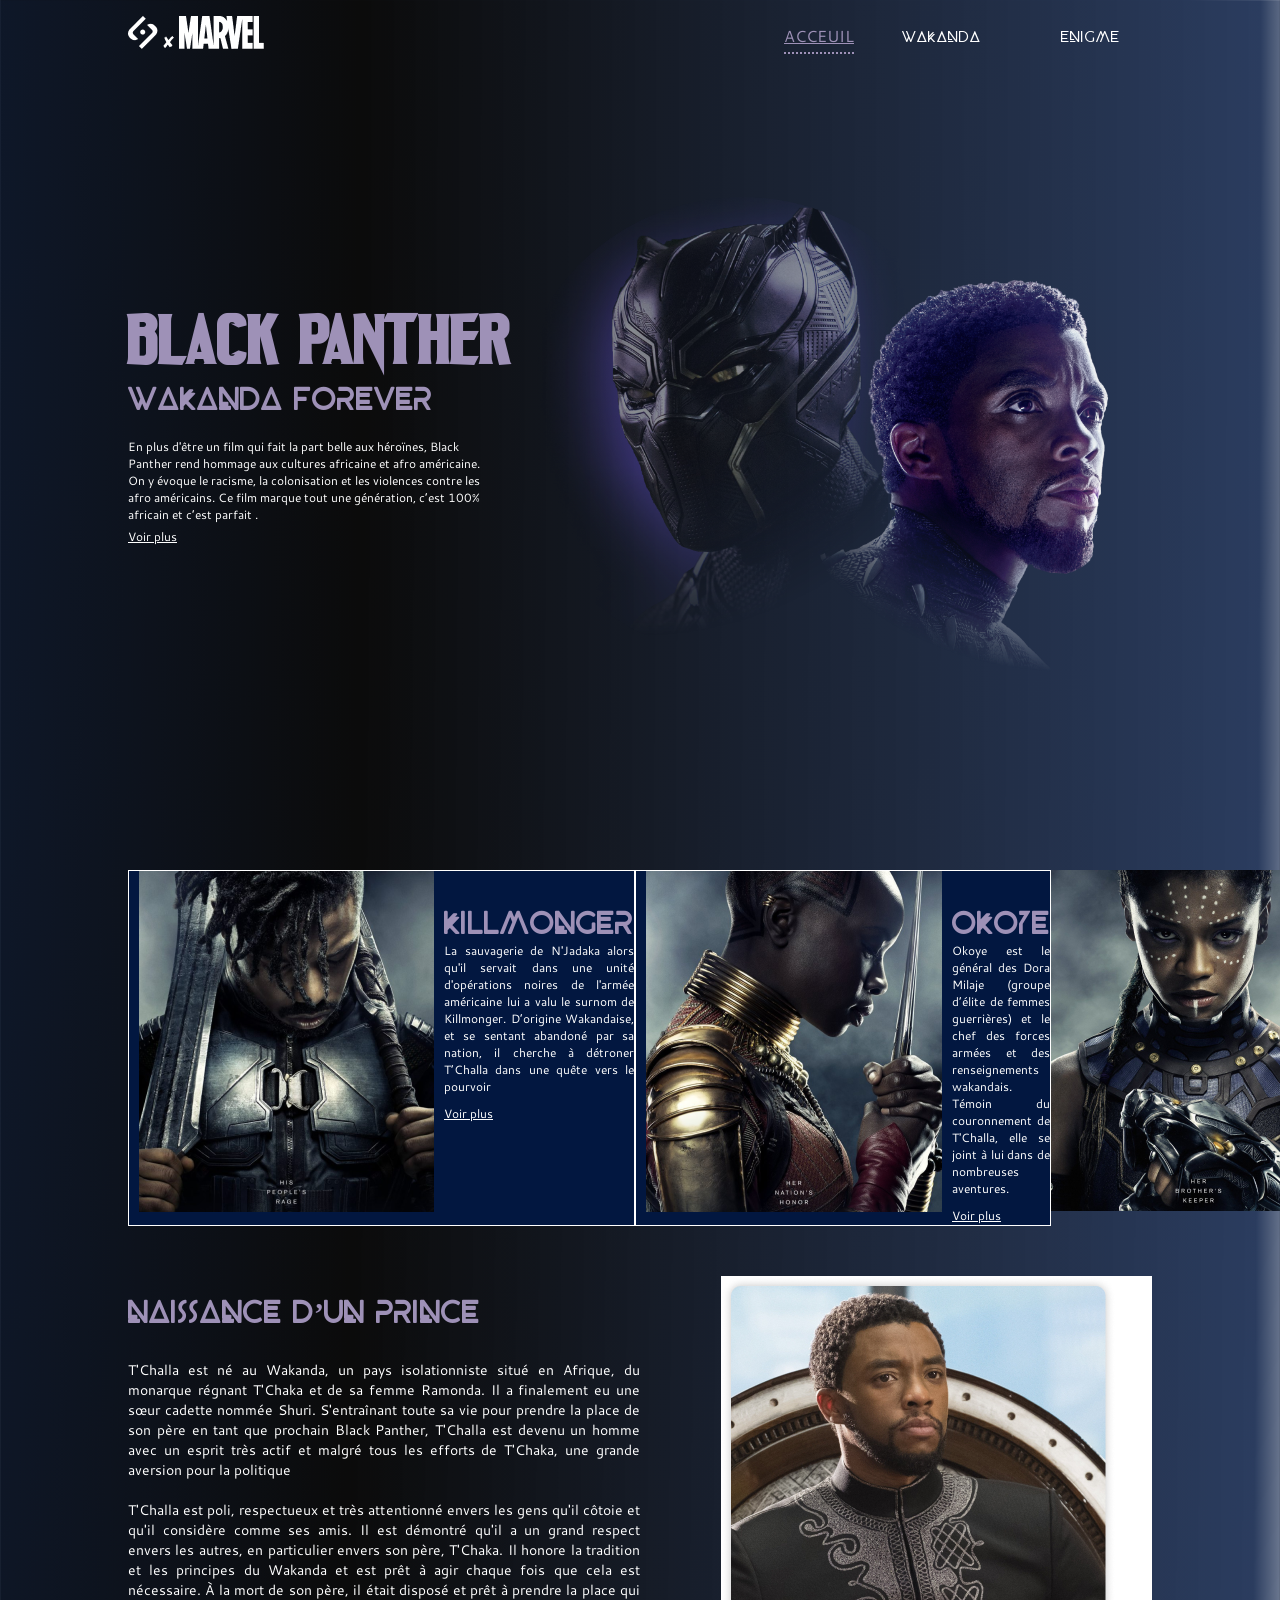
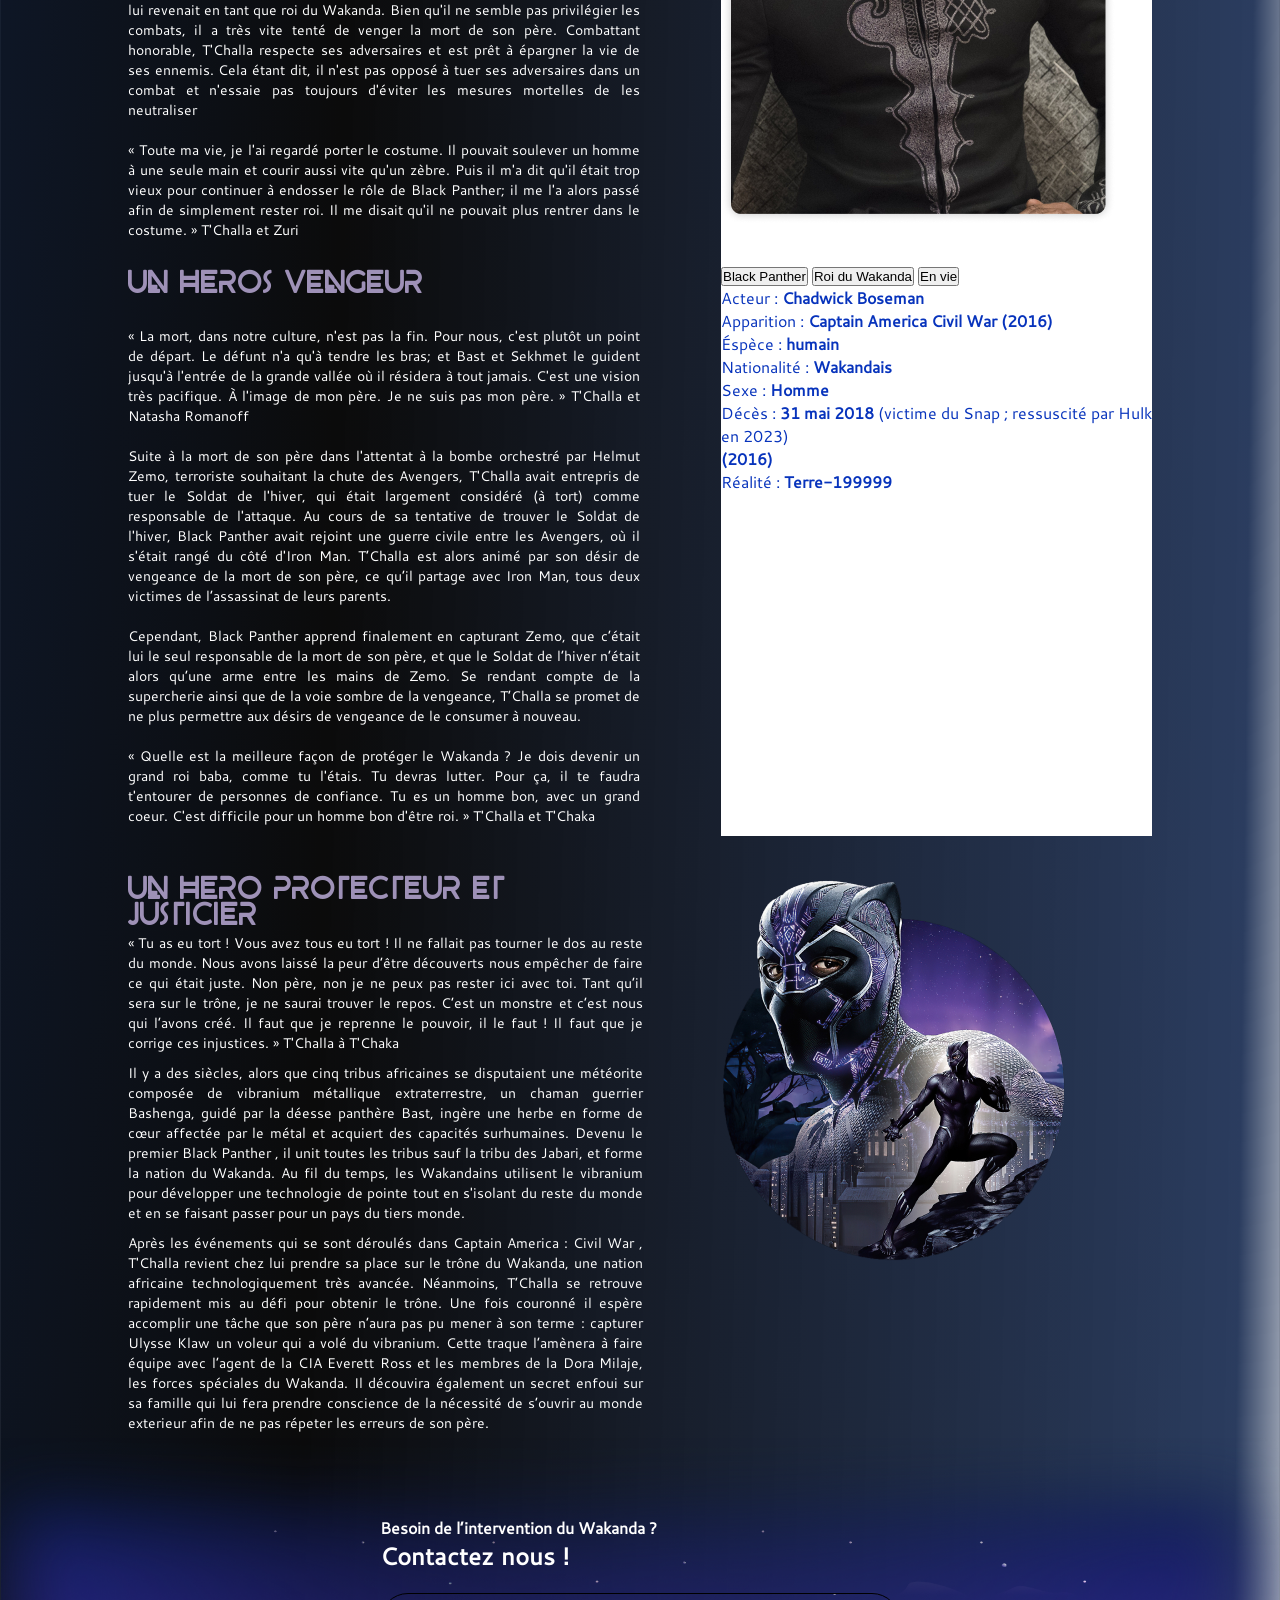
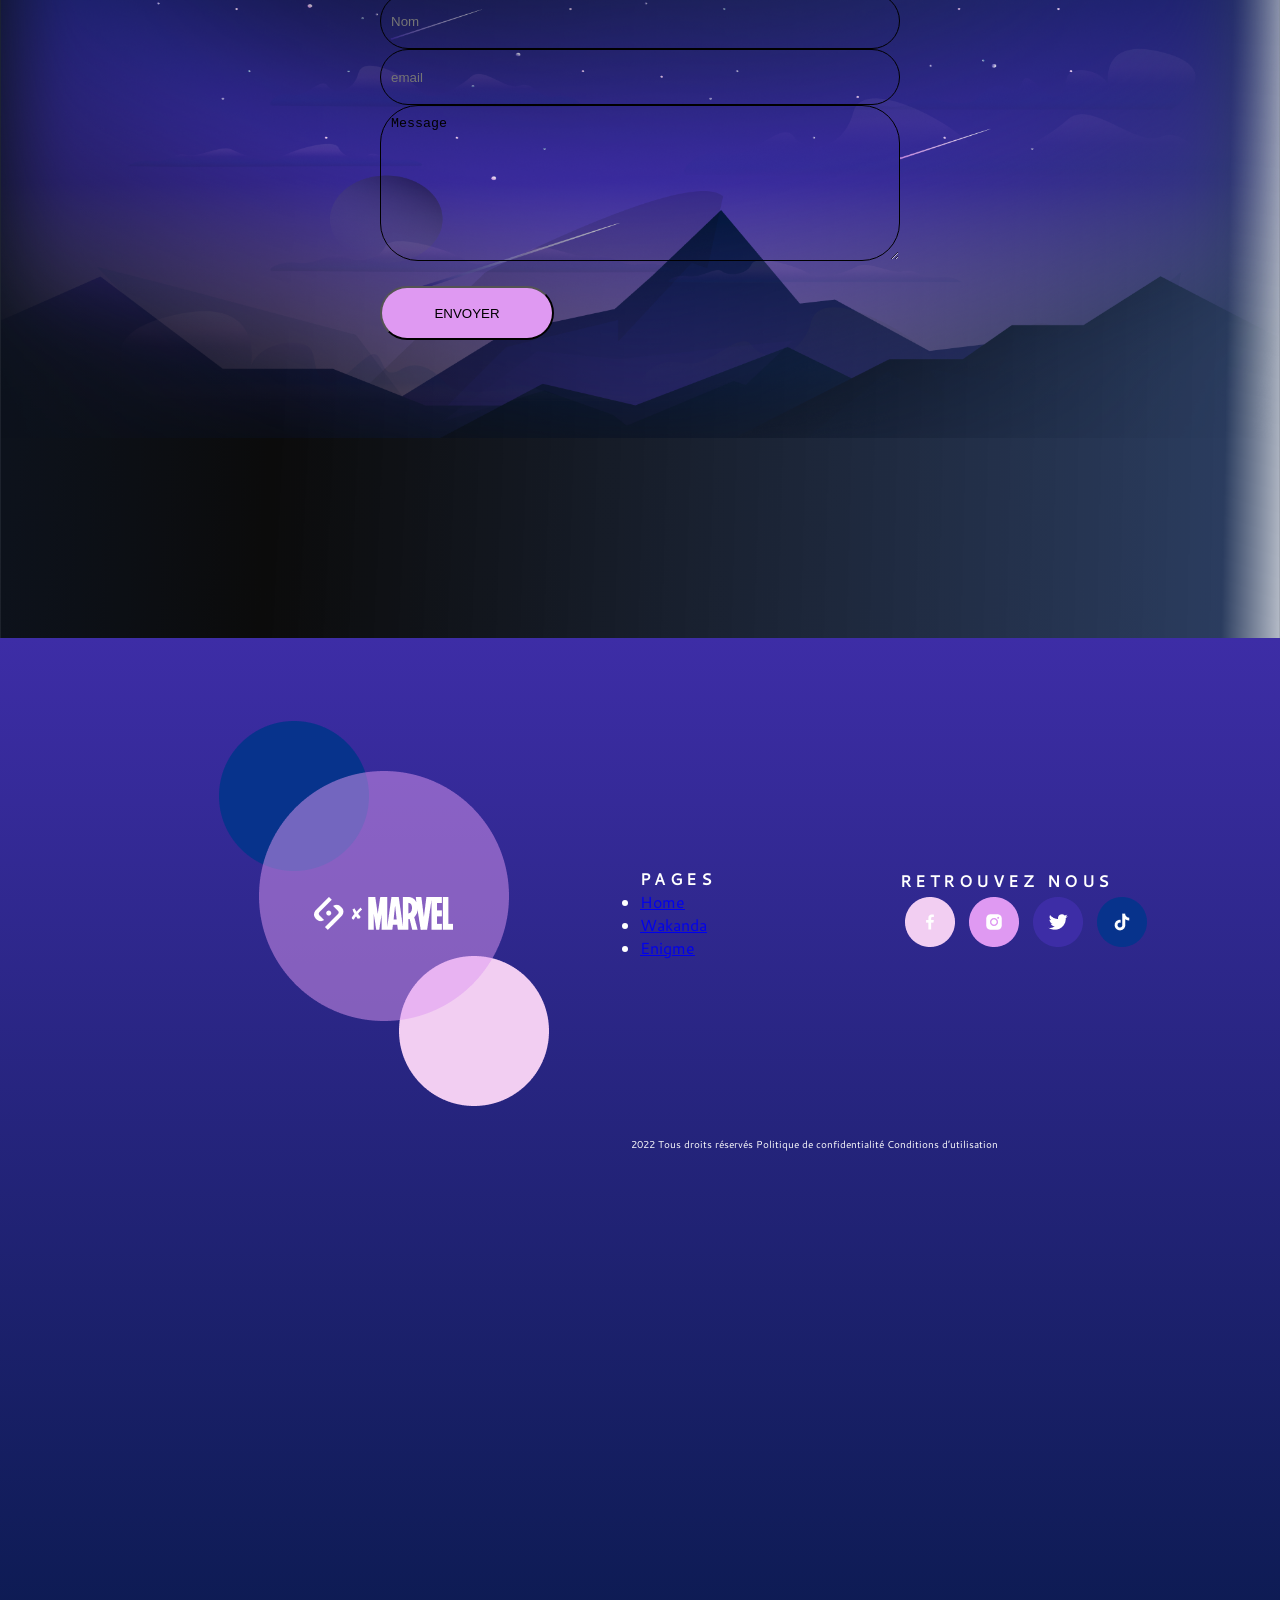
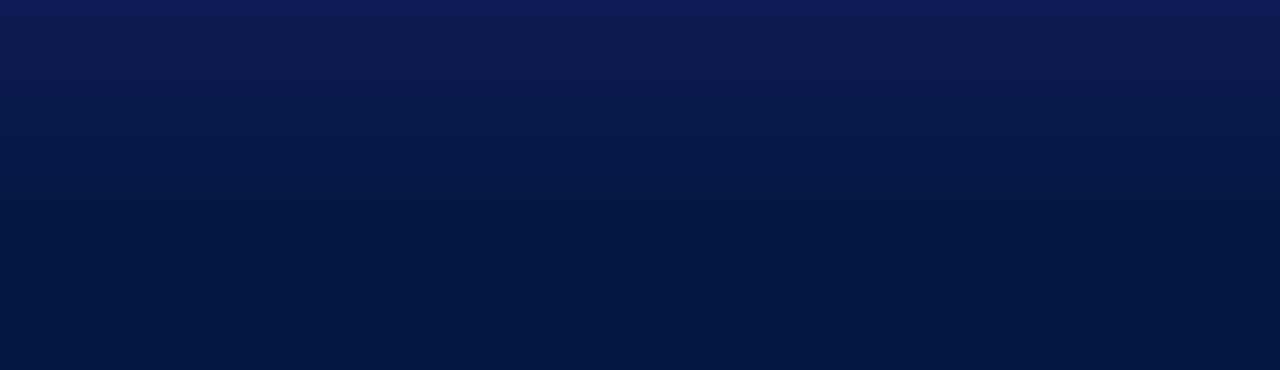
==== Acceuil.html @ 69390e8b "refactoring des pages en scss" ====
<!DOCTYPE html>
<html lang="en">
<head>
    <meta charset="UTF-8">
    <meta http-equiv="X-UA-Compatible" content="IE=edge">
    <meta name="viewport" content="width=device-width, initial-scale=1.0">
    <link rel="stylesheet" href="./styles/styles.css">
    <title>HOME</title>
</head>
<body>
    <header>
        <nav class="navbar container">
            <div class="logo_header">
                <a href="Acceuil.html">
                    <img src="./Illustrations/Logo/icon_SAYNA.png" alt="logo">
                    <img src="./Illustrations/Logo/icon_x.png" alt="logo">
                    <img src="./Illustrations/Logo/icon_MARVEL.png" alt="logo">
                </a>
            </div>
            <div class="menu">
                <ul>
                    <li>
                        <a href="#Acceuil.html" class="navbar_link_active">ACCEUIL</a>

                    </li>
                    <li>
                        <a href="#Wakanda.html" class="navbar_link">WAKANDA</a>

                    </li>
                    <li>
                        <a href="#Enigme.html" class="navbar_link">ENIGME</a>

                    </li>
                </ul>

            </div>

        </nav>

    </header>
    <main>
        <section id="hero">
            <div class="container">
                <div class="hero">
                    <div class="blackp">
                        <h1>BLACK PANTHER</h1>
                        <h2>WAKANDA FOREVER </h2>
                        <p>En plus d'être un film qui fait la part belle aux héroïnes, Black Panther rend
                            hommage aux cultures africaine et afro américaine. On y évoque le
                            racisme, la colonisation et les violences contre les afro américains. 
                            Ce film marque tout une génération, c’est 100% africain et c’est parfait .
                        </p>
                        <a href="#">Voir plus </a>

                    </div>
                    <div class="hero_img">
                        <!-- <img src="./Illustrations/Accueil/Pantherhome1..png" alt="image"> -->
                    </div>
                </div>
            </div>

        </section>
        <section id="card">
            <div class="container">
                <div class="card">
                    <div class="div1">
                        <div class="div1_card1">
                            <img src="./Illustrations/Accueil/Pantherhome_slider_1.png" alt="image">

                        </div>
                        <div class="div1_text1">
                            <h2>KILLMONGER</h2>
                            <p>La sauvagerie de N'Jadaka alors qu'il servait dans une
                                unité d'opérations noires de l'armée américaine lui a
                                valu le surnom de Killmonger. D’origine Wakandaise,
                                et se sentant abandoné par sa nation, il cherche à
                                détroner T’Challa dans une quête vers le pourvoir</p>
                            <a href="#">Voir plus</a>

                        </div>

                    </div>
                    <div class="div2">
                        <div class="div2_card2">
                            <img src="./Illustrations/Accueil/Pantherhome_slider_2.png" alt="image">

                        </div>
                        <div class="div2_text2">
                            <h2>OKOYE</h2>
                            <p>Okoye est le général des Dora Milaje (groupe d’élite
                                de femmes guerrières) et le chef des forces armées et
                                des renseignements wakandais. Témoin du
                                couronnement de T'Challa, elle se joint à lui dans de
                                nombreuses aventures.</p>
                            <a href="#">Voir plus</a>
                        </div>

                    </div>
                    <div class="div3">
                        <img src="./Illustrations/Accueil/Pantherhome_slider_3.png" alt="image">
                        <button> ></button>
                    </div>

                </div>

            </div>

        </section>
        <section id="tchalla">
            <div class="container">
                <div class="tchalla">
                <div class="tchalla_text">
                    <h2>Naissance d’un prince</h2>
                    <p>T'Challa est né au Wakanda, un pays isolationniste situé en Afrique, du monarque régnant T'Chaka et de sa femme
                        Ramonda. Il a finalement eu une sœur cadette nommée Shuri. S'entraînant toute sa vie pour prendre la place de son père
                        en tant que prochain Black Panther, T'Challa est devenu un homme avec un esprit très actif et malgré tous les efforts de
                        T'Chaka, une grande aversion pour la politique</p>
                    <p>T'Challa est poli, respectueux et très attentionné envers les gens qu'il côtoie et qu'il considère comme ses amis. Il est
                        démontré qu'il a un grand respect envers les autres, en particulier envers son père, T'Chaka. Il honore la tradition et les
                        principes du Wakanda et est prêt à agir chaque fois que cela est nécessaire. À la mort de son père, il était disposé et prêt à
                        prendre la place qui lui revenait en tant que roi du Wakanda. Bien qu'il ne semble pas privilégier les combats, il a très vite
                        tenté de venger la mort de son père. Combattant honorable, T'Challa respecte ses adversaires et est prêt à épargner la vie
                        de ses ennemis. Cela étant dit, il n'est pas opposé à tuer ses adversaires dans un combat et n'essaie pas toujours d'éviter les
                        mesures mortelles de les neutraliser</p>
                    <p>« Toute ma vie, je l'ai regardé porter le costume. Il pouvait soulever un homme à une seule main et courir aussi vite
                        qu'un zèbre. Puis il m'a dit qu'il était trop vieux pour continuer à endosser le rôle de Black Panther; il me l'a alors
                        passé afin de simplement rester roi.
                        
                         Il me disait qu'il ne pouvait plus rentrer dans le costume. »
                        
                         T'Challa et Zuri</p>
                    <h2>un heros vengeur</h2>
                    <p>« La mort, dans notre culture, n'est pas la fin. Pour nous, c'est plutôt un point de départ. Le défunt n'a qu'à tendre les
                        bras; et Bast et Sekhmet le guident jusqu'à l'entrée de la grande vallée où il résidera à tout jamais.
                        
                         C'est une vision très pacifique.
                        
                         À l'image de mon père. Je ne suis pas mon père. »
                        
                         T'Challa et Natasha Romanoff</p>
                    <p>Suite à la mort de son père dans l'attentat à la bombe orchestré par Helmut Zemo, terroriste souhaitant la chute des
                        Avengers, T'Challa avait entrepris de tuer le Soldat de l'hiver, qui était largement considéré (à tort) comme responsable de
                        l'attaque. Au cours de sa tentative de trouver le Soldat de l'hiver, Black Panther avait rejoint une guerre civile entre les
                        Avengers, où il s'était rangé du côté d'Iron Man. T’Challa est alors animé par son désir de vengeance de la mort de son père,
                        ce qu’il partage avec Iron Man, tous deux victimes de l’assassinat de leurs parents.</p>
                    <p>Cependant, Black Panther apprend finalement en capturant Zemo, que c’était lui le seul responsable de la mort de son
                        père, et que le Soldat de l’hiver n’était alors qu’une arme entre les mains de Zemo. Se rendant compte de la supercherie
                        ainsi que de la voie sombre de la vengeance, T’Challa se promet de ne plus permettre aux désirs de vengeance de le
                        consumer à nouveau.</p>
                    <p>« Quelle est la meilleure façon de protéger le Wakanda ? Je dois devenir un grand roi baba, comme tu l'étais.

                        Tu devras lutter. Pour ça, il te faudra t'entourer de personnes de confiance. Tu es un homme bon, avec un grand
                       coeur. C'est difficile pour un homme bon d'être roi. »
                       
                        T'Challa et T'Chaka</p>

                </div>
                <div class="tchalla_img">
                    <div class="tchalla_div1">
                        <img src="./Illustrations/Accueil/Pantherhome3.png" alt="image">

                    </div>
                    <div class="tchalla_div2">
                        <h2>T’Challa</h2>
                        <div class="boutons">
                            <button>Black Panther</button>
                            <button>Roi du Wakanda</button>
                            <button>En vie</button>
                        </div>
                        <p class="p1">Acteur : <strong>Chadwick Boseman</strong></p>
                        <p class="p1">Apparition : <strong>Captain America Civil War (2016)</strong></p>
                        <p class="p1" >Éspèce : <strong>humain</strong></p>
                        <p class="p1">Nationalité : <strong>Wakandais</strong></p>
                        <p class="p1">Sexe : <strong>Homme</strong></p>
                        <p class="p1" >Décès : <strong>31 mai 2018</strong> (victime du Snap ; ressuscité par Hulk<br>
                            en 2023)<br><strong>(2016)</strong> </p>
                        <p class="p1">Réalité : <strong>Terre-199999</strong></p>

                    </div>

                 </div>
                 </div>
            </div>

        </section>
        <section id="protecteur">
            <div class="container">
                <div class="justicier">
                    <div class="protect_text">
                        <h2>UN HERO PROTECTEUR ET JUSTICIER</h2>
                        <p>« Tu as eu tort ! Vous avez tous eu tort ! Il ne fallait pas tourner le dos au reste du monde. Nous avons laissé la peur
                            d’être découverts nous empêcher de faire ce qui était juste. Non père, non je ne peux pas rester ici avec toi. Tant qu’il
                            sera sur le trône, je ne saurai trouver le repos. C’est un monstre et c’est nous qui l’avons créé. Il faut que je reprenne
                            le pouvoir, il le faut ! Il faut que je corrige ces injustices. »
                            
                             T'Challa à T'Chaka</p>
                        <p>Il y a des siècles, alors que cinq tribus africaines se disputaient une météorite composée de vibranium métallique
                            extraterrestre, un chaman guerrier Bashenga, guidé par la déesse panthère Bast, ingère une herbe en forme de cœur
                            affectée par le métal et acquiert des capacités surhumaines. Devenu le premier Black Panther , il unit toutes les tribus sauf
                            la tribu des Jabari, et forme la nation du Wakanda. Au fil du temps, les Wakandains utilisent le vibranium pour développer
                            une technologie de pointe tout en s'isolant du reste du monde et en se faisant passer pour un pays du tiers monde.</p>
                        <p>Après les événements qui se sont déroulés dans Captain America : Civil War , T'Challa revient chez lui prendre sa place sur
                            le trône du Wakanda, une nation africaine technologiquement très avancée. Néanmoins, T’Challa se retrouve rapidement
                            mis au défi pour obtenir le trône. Une fois couronné il espère accomplir une tâche que son père n’aura pas pu mener à son
                            terme : capturer Ulysse Klaw un voleur qui a volé du vibranium. Cette traque l’amènera à faire équipe avec l’agent de la CIA
                            Everett Ross et les membres de la Dora Milaje, les forces spéciales du Wakanda. Il découvira également un secret enfoui
                            sur sa famille qui lui fera prendre conscience de la nécessité de s’ouvrir au monde exterieur afin de ne pas répeter les
                            erreurs de son père.</p>

                    </div>
                    <div class="protect_img">
                        <img src="./Illustrations/Accueil/Pantherhome2.png" alt="image">
                    </div>
                </div>

            </div>

        </section>
        <section id="formulaire">
            <div class="formulaire">
                <div class="contact">
                <h4>Besoin de l’intervention du Wakanda ?</h4>
                <h2>Contactez nous ! </h2>
                <form action="">
                    <input type="text" placeholder="Nom"><br>
                    <input type="email" placeholder="email"><br>
                    <textarea name="" id="" cols="30" rows="10">Message</textarea>
                </form>
                <button>ENVOYER</button>
                </div>

            </div>

        </section>

    </main>
    <footer>
        <div class="container footer">
        <div class="footer_img">
            <img src="./Illustrations/Logo/footer2.png" alt="logo">
        </div>
        <div class="footer_text">
            <div>
                <h2>PAGES</h2>
                <ul>
                    <li><a href="#">Home</a></li>
                    <li><a href="#">Wakanda</a></li>
                    <li><a href="#">Enigme</a></li>
                </ul>
            </div>
            <div>
                <h2>RETROUVEZ NOUS</h2>
                <div class="icon_footer">
                    <img src="./Illustrations/Logo/footer3.png" alt="icon">
                    <img src="./Illustrations/Logo/footer4.png" alt="icon">
                    <img src="./Illustrations/Logo/footer5.png" alt="icon">
                    <img src="./Illustrations/Logo/footer6.png" alt="icon">
                    
                </div>
            </div>
                   
            </div>
        </div>
    
        </div>
        <div>
            <p> 2022 Tous droits réservés Politique de confidentialité Conditions d’utilisation</p>
        </div>

    </footer>
    
</body>
</html>
---- styles/styles.css ----
@font-face {
  font-family: "panthera";
  src: url(../font/PantheraRegular-MVZ9J.ttf);
}
@font-face {
  font-family: "beyno";
  src: url(../font/FontsFree-Net-BEYNO.ttf);
}
@font-face {
  font-family: "wakanda";
  src: url(../font/WakandaForever-Regular.ttf);
}
@font-face {
  font-family: "cantarell";
  src: url(../font/Cantarell-Regular.ttf);
}
* {
  margin: 0;
  padding: 0;
  box-sizing: border-box;
}

.container {
  width: 80%;
  margin: 0 auto;
}

body {
  background: radial-gradient(126.67% 350.28% at -21.35% 0%, #11213F 0%, #0B0B0B 39.1%, rgba(2, 23, 64, 0.837641) 94.57%, rgba(2, 23, 64, 0) 100%);
  font-family: "cantarell";
  font-size: 16px;
  color: #fff;
}

#hero .hero .blackp h1 {
  font-family: "panthera";
  font-size: 50px;
  color: #9e91b7;
}

#cinema .cine_afro .anecdote .div2 h2, #cinema .cine_afro .afro h2, #origine .origin_culte .culte h2, #origine .origin_culte .origin h2, #herow .herow h1, #protecteur .justicier .protect_text h2, #tchalla .tchalla .tchalla_text h2, #card .card .div2 .div2_text2 h2, #card .card .div1 .div1_text1 h2, #hero .hero .blackp h2 {
  font-family: "beyno";
  font-size: 30px;
  color: #9e91b7;
}

#herow .herow h2 {
  font-family: "wakanda";
  font-size: 30px;
  color: #9e91b7;
}

.navbar {
  display: flex;
  justify-content: space-between;
  align-items: center;
  padding: 16px 0;
}
.navbar .logo_header a {
  text-decoration: none;
}
.navbar .menu ul li {
  display: inline-block;
  text-decoration: none;
}
.navbar_link {
  text-decoration: none;
  color: #fff;
  margin: 0 2rem;
  padding-left: 12px;
  font-family: "beyno";
  font-size: 15px;
}
.navbar_link:hover {
  text-decoration: underline;
  color: #9e91b7;
}
.navbar_link_active {
  color: #9e91b7;
  border-bottom: 2px dotted #9e91b7;
  padding-bottom: 6px;
}

footer {
  background: linear-gradient(180deg, #3D2DA6 0%, #021740 90.43%);
  color: #fff;
  padding: 50px 0;
  background-position: center;
  background-size: auto;
}
footer .footer {
  display: flex;
  justify-content: space-between;
}
footer .footer_text {
  display: flex;
  justify-content: space-between;
  align-items: center;
  width: 50%;
}
footer .footer_text h2 {
  text-decoration: none;
  font-family: "Cantarell";
  font-size: 16px;
  letter-spacing: 0.28em;
}
footer .footer_text h2 ul {
  text-decoration: none;
  color: #fff;
  padding: 10px 0;
}
footer .footer_text h2 ul li {
  display: block;
  text-decoration: none;
}
footer .footer_text h2 ul li a {
  text-decoration: none;
  color: #fff;
  font-family: "Cantarell";
}
footer .footer_text .icon_footer img {
  padding: 5px;
}
footer .footer_img {
  display: flex;
  align-items: center;
  justify-content: center;
  background-image: url(../Illustrations/Logo/footer1.png);
  background-repeat: no-repeat;
  background-position: center;
  height: 450px;
  width: 50%;
}
footer p {
  text-align: right;
  font-family: "Cantarell";
  font-size: 10px;
  margin-right: 22%;
  padding-bottom: 60%;
}

#hero {
  height: calc(100vh - 100px);
  background-image: url(../Illustrations/Accueil/Pantherhome1..png);
  background-repeat: no-repeat;
  background-size: 60%;
  background-position: center right;
}
#hero .hero .blackp {
  width: 40%;
  position: absolute;
  top: 35%;
}
#hero .hero .blackp h2 {
  padding: 15px 0;
}
#hero .hero .blackp a {
  margin-top: 15px;
  color: #fff;
  font-size: 12px;
}
#hero .hero .blackp p {
  margin-top: 10px;
  font-size: 12px;
  width: 70%;
}

#card {
  margin-bottom: 50px;
}
#card .card {
  display: flex;
}
#card .card .div1 {
  display: flex;
  border: 1px solid #fff;
  background-color: #021740;
}
#card .card .div1 .div1_card1 img {
  padding: 0 10px;
}
#card .card .div1 .div1_text1 h2 {
  padding-top: 40px;
}
#card .card .div1 .div1_text1 p,
#card .card .div1 .div1_text1 a {
  font-size: 12px;
  color: #fff;
  text-align: justify;
  padding: 5px 0;
}
#card .card .div2 {
  display: flex;
  border: 1px solid #fff;
  background-color: #021740;
}
#card .card .div2 .div2_card2 img {
  padding: 0 10px;
}
#card .card .div2 .div2_text2 h2 {
  padding-top: 40px;
}
#card .card .div2 .div2_text2 p,
#card .card .div2 .div2_text2 a {
  font-size: 12px;
  color: #fff;
  text-align: justify;
  padding: 5px 0;
}
#card .card .div3 button {
  background-color: #021740;
  padding: 10px 17px;
  border-radius: 50%;
  position: absolute;
  border: 2px solid white;
}

#tchalla .tchalla {
  display: flex;
  justify-content: space-between;
}
#tchalla .tchalla .tchalla_text {
  width: 50%;
}
#tchalla .tchalla .tchalla_text h2 {
  padding: 20px 0;
}
#tchalla .tchalla .tchalla_text p {
  font-size: 14px;
  text-align: justify;
  padding: 10px 0;
}
#tchalla .tchalla .tchalla_img {
  background-color: #fff;
}
#tchalla .tchalla .tchalla_img .tchalla_div2 strong {
  color: #0733bc;
}
#tchalla .tchalla .tchalla_img .tchalla_div2 .p1 {
  color: #0733bc;
}

#protecteur .justicier {
  display: flex;
  justify-content: space-between;
}
#protecteur .justicier .protect_text h2 {
  padding-top: 40px;
}
#protecteur .justicier .protect_text p {
  font-size: 14px;
  color: #fff;
  text-align: justify;
  padding: 5px 0;
}

#formulaire {
  height: 800px;
}
#formulaire .formulaire {
  background-image: url(../Illustrations/Accueil/Pantherhome4.png);
  background-repeat: no-repeat;
  background-size: cover;
  height: 600px;
  display: flex;
  align-items: center;
  justify-content: center;
}
#formulaire .formulaire .contact h2 {
  margin-bottom: 20px;
}
#formulaire .formulaire .contact input {
  width: 520px;
  height: 56px;
  padding: 10px;
  border-radius: 38px;
  border: 1px solid #000;
  background-color: transparent;
}
#formulaire .formulaire .contact textarea {
  width: 520px;
  height: 156px;
  padding: 10px;
  border-radius: 38px;
  border: 1px solid #000;
  background-color: transparent;
}
#formulaire .formulaire .contact button {
  width: 174px;
  height: 54px;
  padding: 10px 0;
  background-color: #df99f2;
  border-radius: 38px;
  margin: 20px auto;
}

#herow {
  background-image: url(../Illustrations/Wakanda/Pantherwakanda1.png);
  background-repeat: no-repeat;
  background-size: cover;
  background-position: center;
  height: calc(100vh - 100px);
}
#herow .herow h1 {
  padding-top: 200px;
  font-size: 50px;
}
#herow .herow h2 {
  padding: 15px 0;
}
#herow .herow p {
  margin-top: 40px;
  font-size: 14px;
  width: 85%;
  text-align: justify;
}

#origine .origin_culte {
  display: flex;
  justify-content: space-between;
  background-image: url(../Illustrations/Wakanda/Pantherwakanda2.png);
  background-size: cover;
  background-repeat: no-repeat;
  background-position: center;
}
#origine .origin_culte .origin h2 {
  padding: 15px 0;
}
#origine .origin_culte .origin p {
  margin-top: 20px;
  font-size: 14px;
  width: 85%;
  text-align: justify;
}
#origine .origin_culte .div1 {
  height: 200px;
  width: 85%;
  border: 2px solid #021740;
  background-color: #021740;
  margin-top: 20px;
}
#origine .origin_culte .div1 a {
  display: flex;
  align-items: center;
  justify-content: center;
}
#origine .origin_culte .culte h2 {
  padding: 15px 0;
}
#origine .origin_culte .culte p {
  margin-top: 20px;
  font-size: 14px;
  width: 85%;
  text-align: justify;
}

#cinema .cine_afro {
  display: flex;
  justify-content: space-between;
}
#cinema .cine_afro .afro h2 {
  padding: 15px 0;
  width: 95%;
}
#cinema .cine_afro .afro p {
  margin-top: 20px;
  font-size: 12px;
  width: 95%;
  text-align: justify;
}
#cinema .cine_afro .anecdote .div2 h2 {
  padding: 15px 0;
}
#cinema .cine_afro .anecdote .div2 p {
  margin-top: 20px;
  font-size: 14px;
  width: 85%;
  text-align: justify;
}

#heroe .hero_page {
  display: flex;
  justify-content: space-between;
}
#heroe .hero_page .hero_img img {
  width: 600px;
  height: 600px;
}

#forme .forme {
  display: flex;
}
#forme .forme .alphabet p {
  text-transform: uppercase;
}
#forme .forme form label {
  color: #fff;
  margin-bottom: 20px;
}
#forme .forme form input {
  width: 520px;
  height: 56px;
  padding: 10px;
  border-radius: 38px;
  margin-bottom: 20px;
}
#forme .forme form button {
  width: 174px;
  height: 54px;
  padding: 10px 0;
  background-color: #df99f2;
  border-radius: 38px;
}
#forme .savoir {
  background-image: url(../Illustrations/Enigme/Pantherenigme2.png);
  background-repeat: no-repeat;
  width: 600px;
  height: 600px;
}/*# sourceMappingURL=styles.css.map */
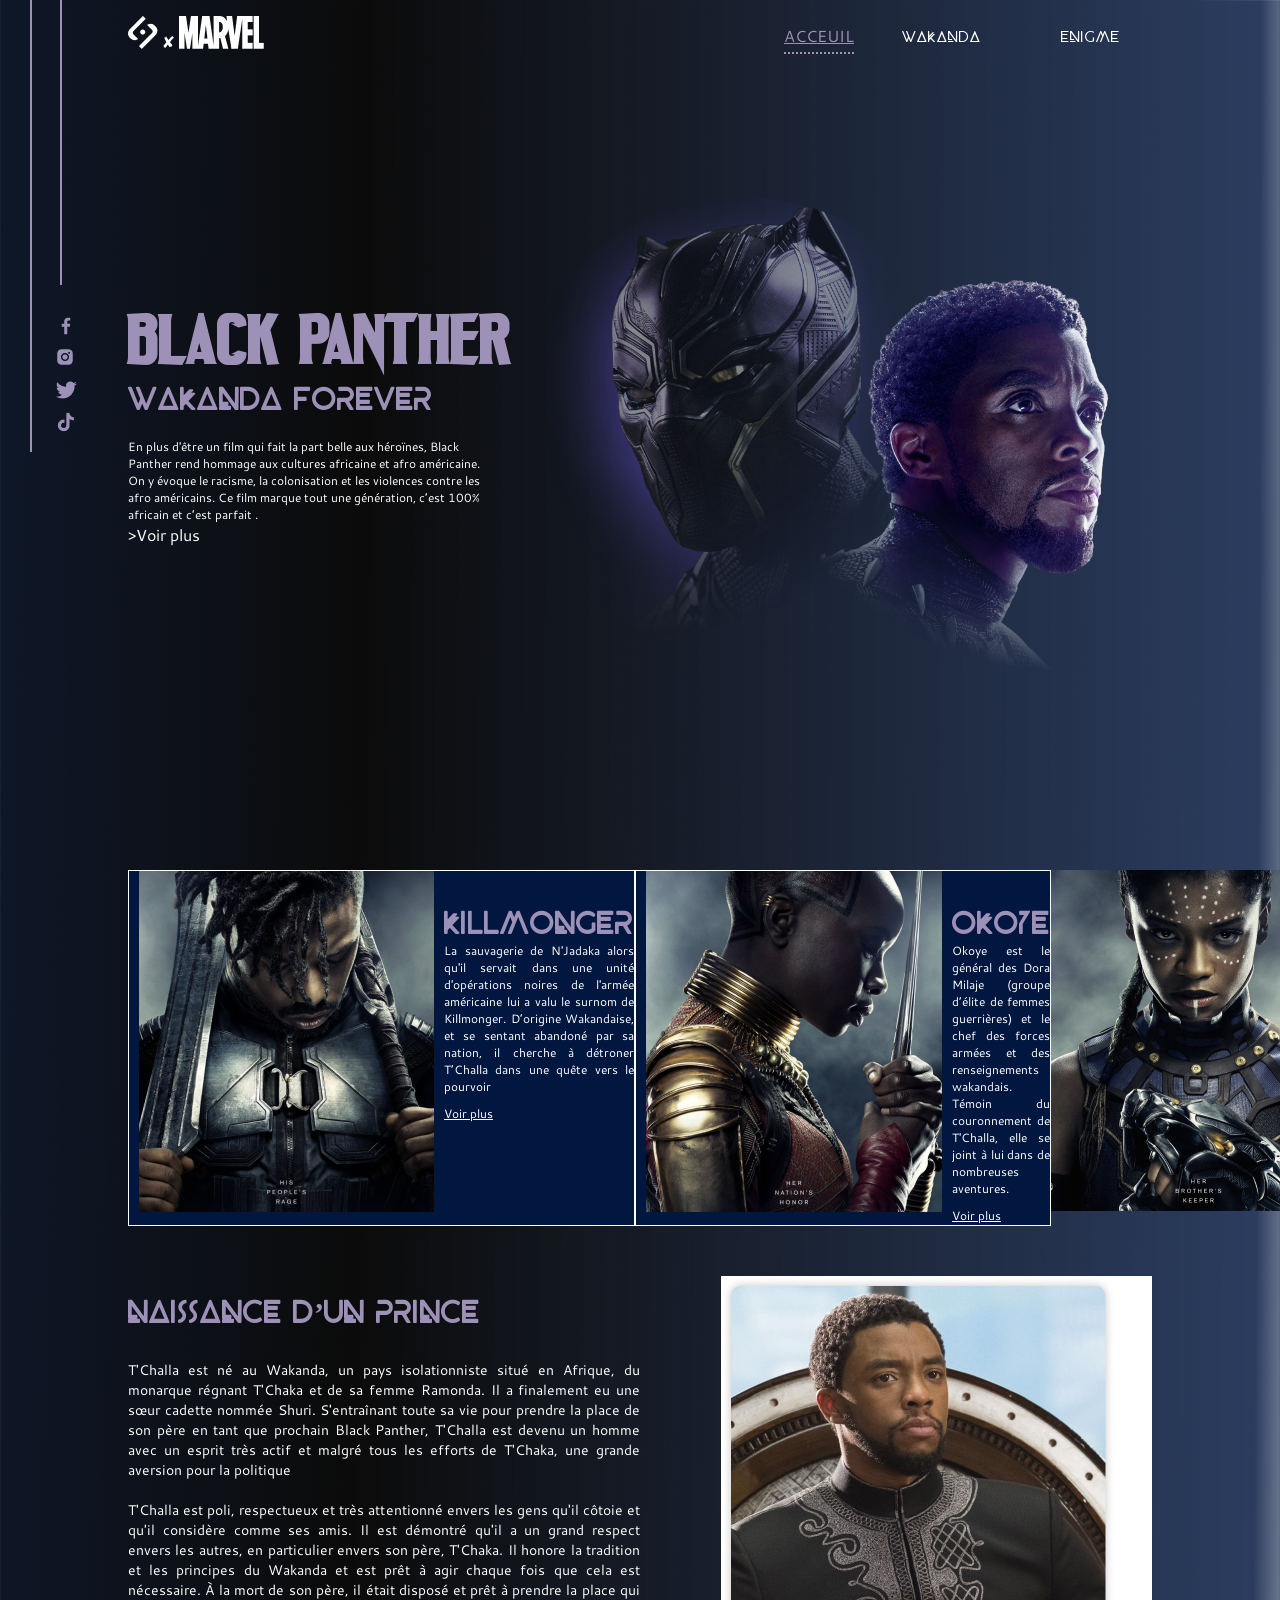
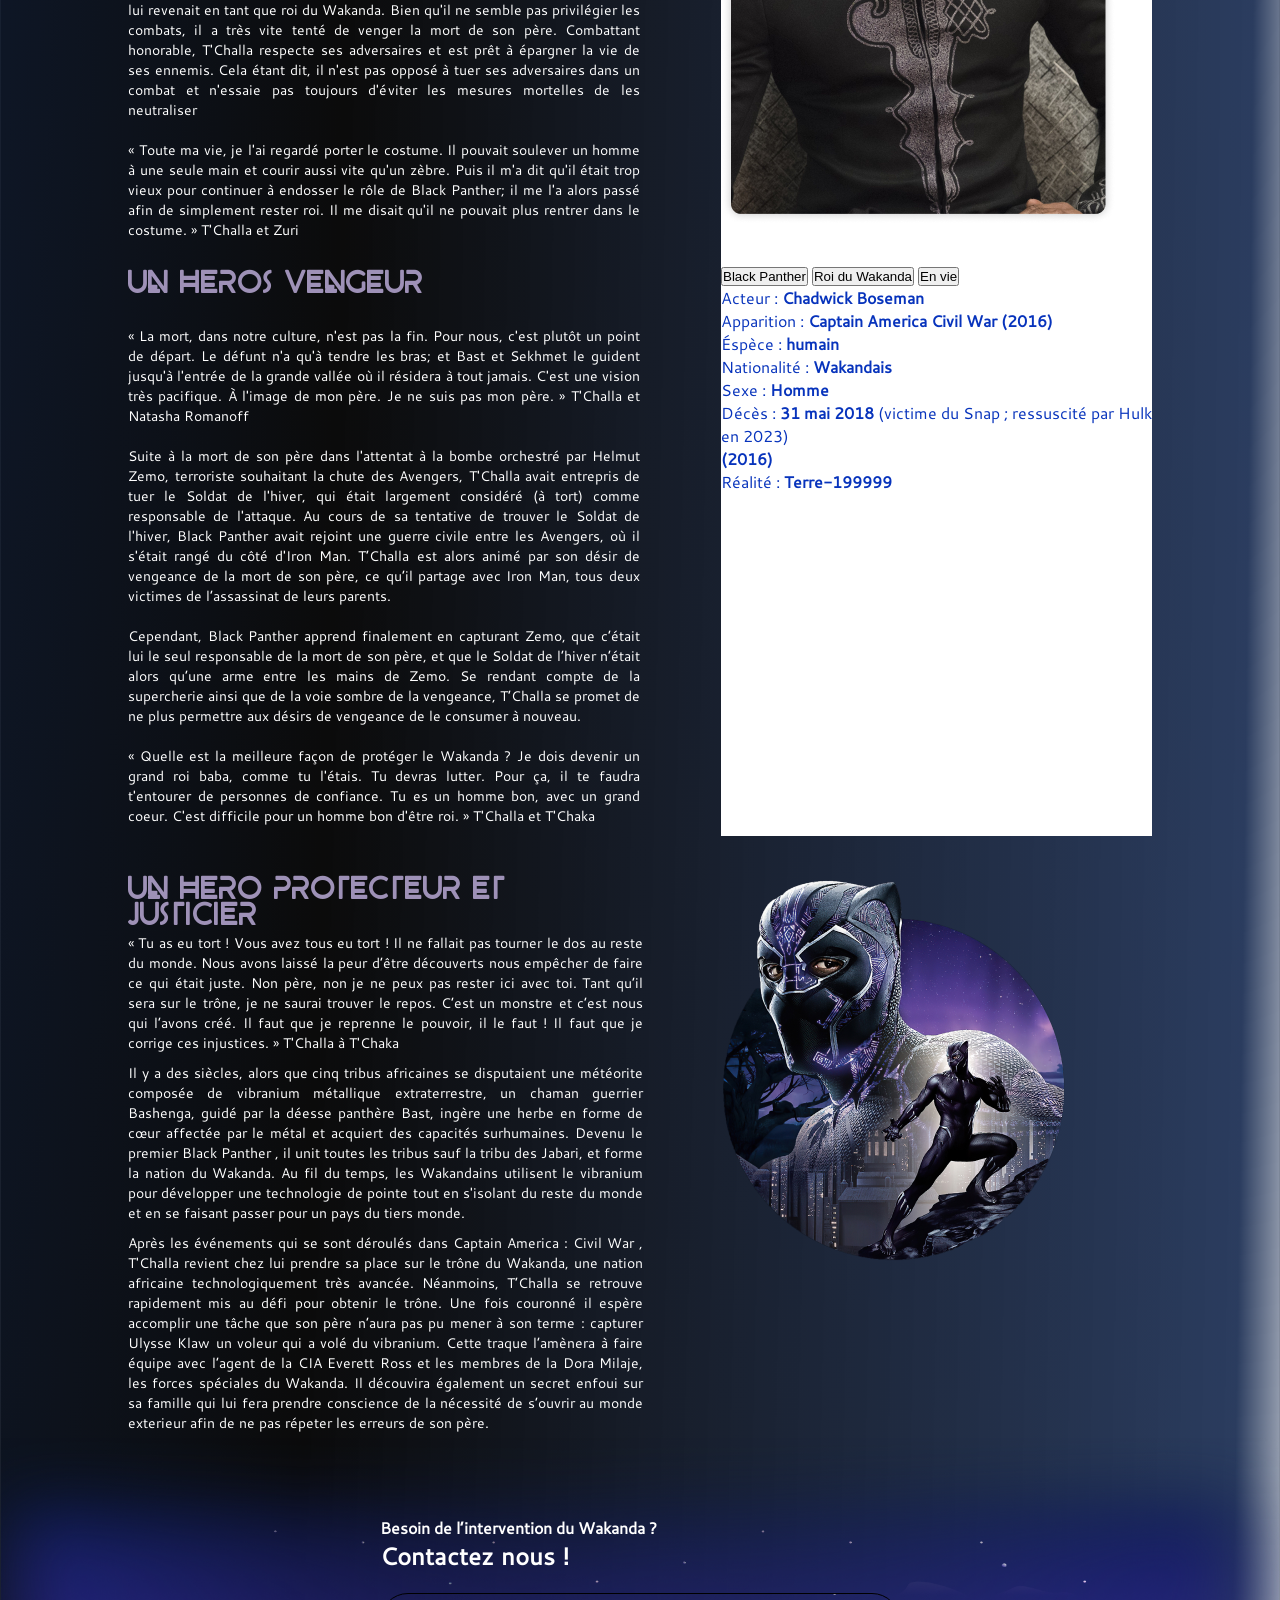
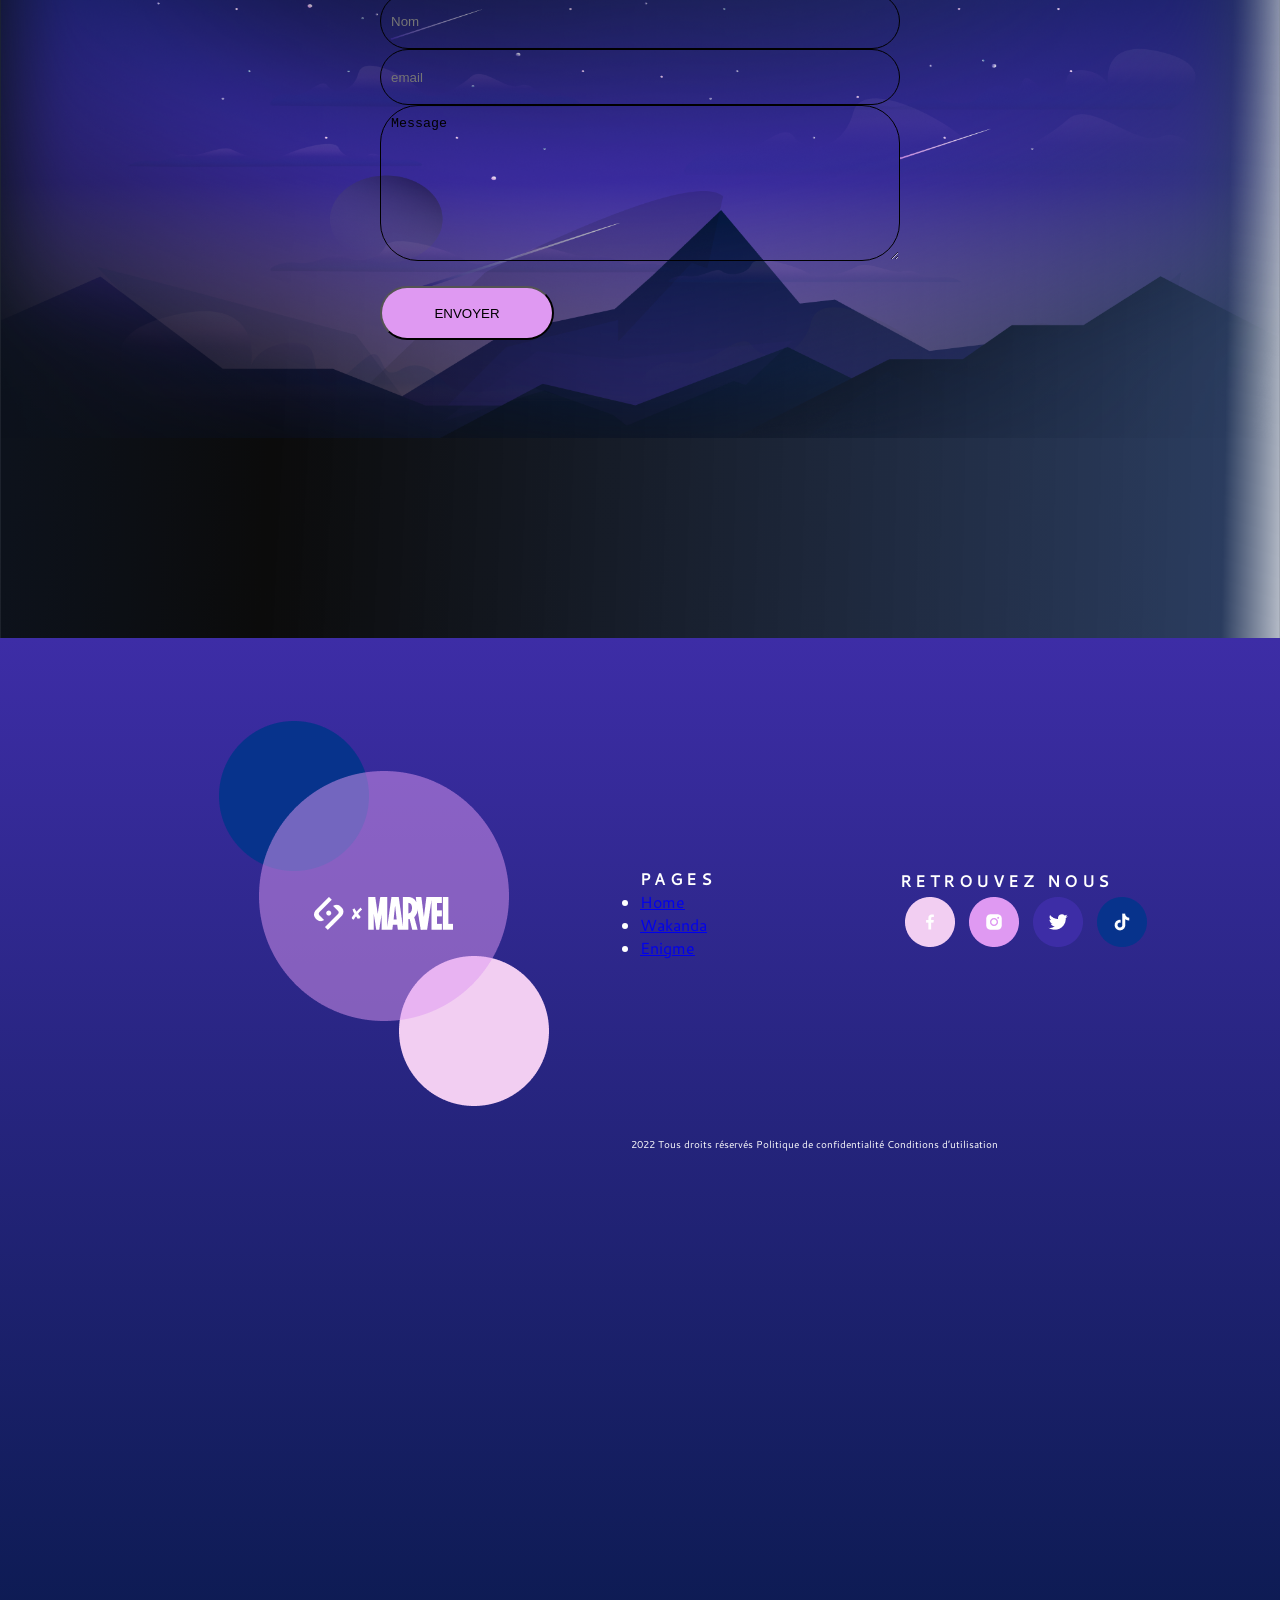
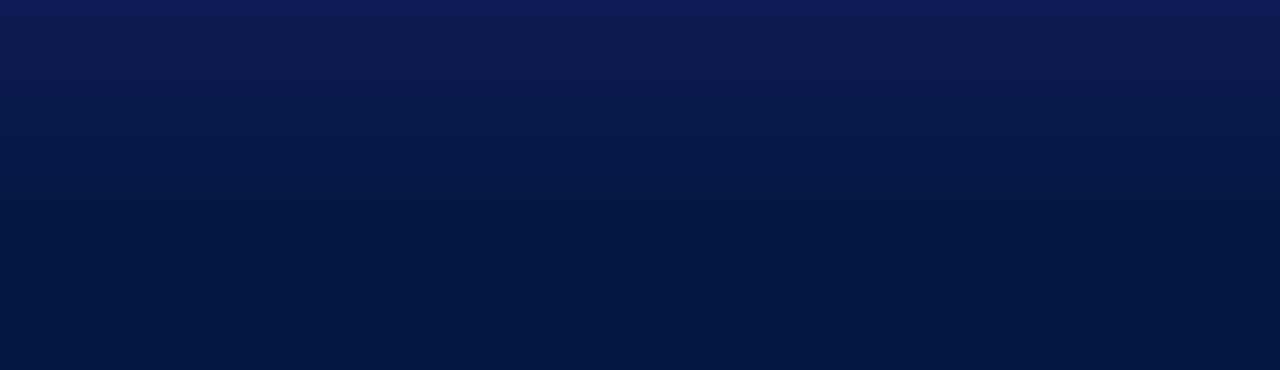
==== commit 69b0c8f6: "ajout des fichiers js" ====
--- a/Acceuil.html
+++ b/Acceuil.html
@@ -5,6 +5,13 @@
     <meta http-equiv="X-UA-Compatible" content="IE=edge">
     <meta name="viewport" content="width=device-width, initial-scale=1.0">
     <link rel="stylesheet" href="./styles/styles.css">
+    <script src="./js/jquery-3.6.0.js"></script>
+    <script src="./js/aos-master/aos-master/dist/aos.js"></script>
+    <script src="./js/fade-slide-scrolling/fade-slide-scrolling/dist/jqFuwatto.umd.js"></script>
+    <script>
+        AOS.init();
+    </script>
+
     <title>HOME</title>
 </head>
 <body>
@@ -39,6 +46,28 @@
 
     </header>
     <main>
+        <div class="scroll">
+            <div class="left-bar"></div>
+            <div class="mini-left-bar"></div>
+            <div class="social">
+                <img src="./Illustrations/Logo/icon_facebook.png" alt="">
+                <img src="./Illustrations/Logo/icon_instagram.png" alt="">
+                <img src="./Illustrations/Logo/icon_twitter.png" alt="">
+                <img src="./Illustrations/Logo/icon_tiktok.png" alt="">
+
+            </div>
+            <div class="popupbox" id="popupbox">
+                <div class="inside">
+                    <button>
+                        <h1>Message reçu</h1>
+
+                    </button>
+                  
+                </div>
+              </div>
+          
+              <!-- fin popupbox  -->
+        </div>
         <section id="hero">
             <div class="container">
                 <div class="hero">
@@ -50,7 +79,7 @@
                             racisme, la colonisation et les violences contre les afro américains. 
                             Ce film marque tout une génération, c’est 100% africain et c’est parfait .
                         </p>
-                        <a href="#">Voir plus </a>
+                        <a href="#" data-aos-anchor="#naissance" data-aos-anchor-placement="top-center"></a>>Voir plus </a>
 
                     </div>
                     <div class="hero_img">
@@ -147,7 +176,7 @@
                         père, et que le Soldat de l’hiver n’était alors qu’une arme entre les mains de Zemo. Se rendant compte de la supercherie
                         ainsi que de la voie sombre de la vengeance, T’Challa se promet de ne plus permettre aux désirs de vengeance de le
                         consumer à nouveau.</p>
-                    <p>« Quelle est la meilleure façon de protéger le Wakanda ? Je dois devenir un grand roi baba, comme tu l'étais.
+                    <p id="naissance">« Quelle est la meilleure façon de protéger le Wakanda ? Je dois devenir un grand roi baba, comme tu l'étais.
 
                         Tu devras lutter. Pour ça, il te faudra t'entourer de personnes de confiance. Tu es un homme bon, avec un grand
                        coeur. C'est difficile pour un homme bon d'être roi. »
@@ -223,10 +252,11 @@
                 <h2>Contactez nous ! </h2>
                 <form action="">
                     <input type="text" placeholder="Nom"><br>
-                    <input type="email" placeholder="email"><br>
+                    <input type="email" placeholder="email" id="email"><br>
                     <textarea name="" id="" cols="30" rows="10">Message</textarea>
                 </form>
                 <button>ENVOYER</button>
+                <span id="invalid"></span>
                 </div>
 
             </div>
@@ -268,6 +298,9 @@
         </div>
 
     </footer>
+    <script src="./js/general.js"></script>
+    <script src="./js/scroll.js"></script>
+    <script src="./js/validator.js"></script>
     
 </body>
 </html>
--- a/styles/styles.css
+++ b/styles/styles.css
@@ -38,13 +38,13 @@
   color: #9e91b7;
 }
 
-#cinema .cine_afro .anecdote .div2 h2, #cinema .cine_afro .afro h2, #origine .origin_culte .culte h2, #origine .origin_culte .origin h2, #herow .herow h1, #protecteur .justicier .protect_text h2, #tchalla .tchalla .tchalla_text h2, #card .card .div2 .div2_text2 h2, #card .card .div1 .div1_text1 h2, #hero .hero .blackp h2 {
+#forme .forme .alphabet .titre h2, #heroe .hero_page .hero_text h1, #cinema .cine_afro .anecdote .div2 h2, #cinema .cine_afro .afro h2, #origine .origin_culte .culte h2, #origine .origin_culte .origin h2, #herow .herow h1, #protecteur .justicier .protect_text h2, #tchalla .tchalla .tchalla_text h2, #card .card .div2 .div2_text2 h2, #card .card .div1 .div1_text1 h2, #hero .hero .blackp h2 {
   font-family: "beyno";
   font-size: 30px;
   color: #9e91b7;
 }
 
-#herow .herow h2 {
+#forme .savoir p span, #forme .forme .alphabet .titre .h2, #herow .herow h2 {
   font-family: "wakanda";
   font-size: 30px;
   color: #9e91b7;
@@ -163,6 +163,29 @@
   margin-top: 10px;
   font-size: 12px;
   width: 70%;
+}
+
+.scroll .left-bar, .scroll .mini-left-bar {
+  border-left: 2px solid #9e91b7;
+  height: 452px;
+  position: fixed;
+  left: 30px;
+  top: 0;
+}
+.scroll .mini-left-bar {
+  height: 285px;
+  left: 60px;
+}
+.scroll .social {
+  display: flex;
+  flex-direction: column;
+  position: fixed;
+  top: 300px;
+  left: 55px;
+  padding: 10px 0;
+}
+.scroll .social img {
+  padding: 5px 0;
 }
 
 #card {
@@ -386,34 +409,114 @@
   width: 600px;
   height: 600px;
 }
+#heroe .hero_page .hero_text h1 {
+  font-size: 50px;
+  padding-top: 100px;
+}
+#heroe .hero_page .hero_text .div1 {
+  width: 600px;
+  height: 600px;
+  padding: 180px 100px;
+  background-image: url(../Illustrations/Enigme/Pantherenigme2.png);
+  background-position: center;
+  background-repeat: no-repeat;
+}
+#heroe .hero_page .hero_text .div1 p {
+  font-size: 14px;
+  color: #fff;
+  text-align: justify;
+  padding: 5px 0;
+}
 
 #forme .forme {
   display: flex;
 }
-#forme .forme .alphabet p {
-  text-transform: uppercase;
-}
-#forme .forme form label {
+#forme .forme .alphabet .titre h2 {
+  padding-top: 40px;
+}
+#forme .forme .alphabet .titre p {
+  font-size: 14px;
+  color: #fff;
+  text-align: justify;
+  padding: 5px 0;
+  width: 90%;
+}
+#forme .forme .alphabet .titre .h2 {
+  padding: 30px 0;
+  letter-spacing: 0.28rem;
+  width: 90%;
+}
+#forme .forme .alphabet .form label {
   color: #fff;
   margin-bottom: 20px;
-}
-#forme .forme form input {
+  padding: 5px 0;
+}
+#forme .forme .alphabet .form input {
   width: 520px;
   height: 56px;
   padding: 10px;
   border-radius: 38px;
   margin-bottom: 20px;
-}
-#forme .forme form button {
+  border-color: #df99f2;
+  background-color: transparent;
+}
+#forme .forme .alphabet .form button {
   width: 174px;
   height: 54px;
   padding: 10px 0;
   background-color: #df99f2;
   border-radius: 38px;
+  margin: 0 auto;
 }
 #forme .savoir {
+  width: 800px;
+  height: 600px;
+  padding: 180px 100px;
   background-image: url(../Illustrations/Enigme/Pantherenigme2.png);
   background-repeat: no-repeat;
-  width: 600px;
-  height: 600px;
+  background-position: center;
+}
+#forme .savoir p {
+  font-size: 16px;
+  color: #fff;
+  text-align: justify;
+  padding: 5px 0;
+  width: 100%;
+}
+#forme .savoir p span {
+  text-transform: uppercase;
+}
+
+.popupbox {
+  background-color: #0733bc;
+  width: 50%;
+  height: 400px;
+  margin: auto;
+  text-align: center;
+  position: absolute;
+  top: 100px;
+  left: 300px;
+  display: none;
+}
+.popupbox .inside {
+  height: 300px;
+  padding: 50px;
+  margin: 30px;
+  background: linear-gradient(#df99f2, #0733bc);
+  border-radius: 20px;
+  border-bottom: 0;
+  box-shadow: 2px 2px 40px black;
+}
+.popupbox .inside .h1 {
+  padding: 50px;
+}
+.popupbox .inside button {
+  margin-top: 50px;
+  width: 300px;
+  height: 54px;
+  padding: 10px 0;
+  background-color: #df99f2;
+  border-radius: 38px;
+  font-size: 10px;
+  color: #9e91b7;
 }/*# sourceMappingURL=styles.css.map */
